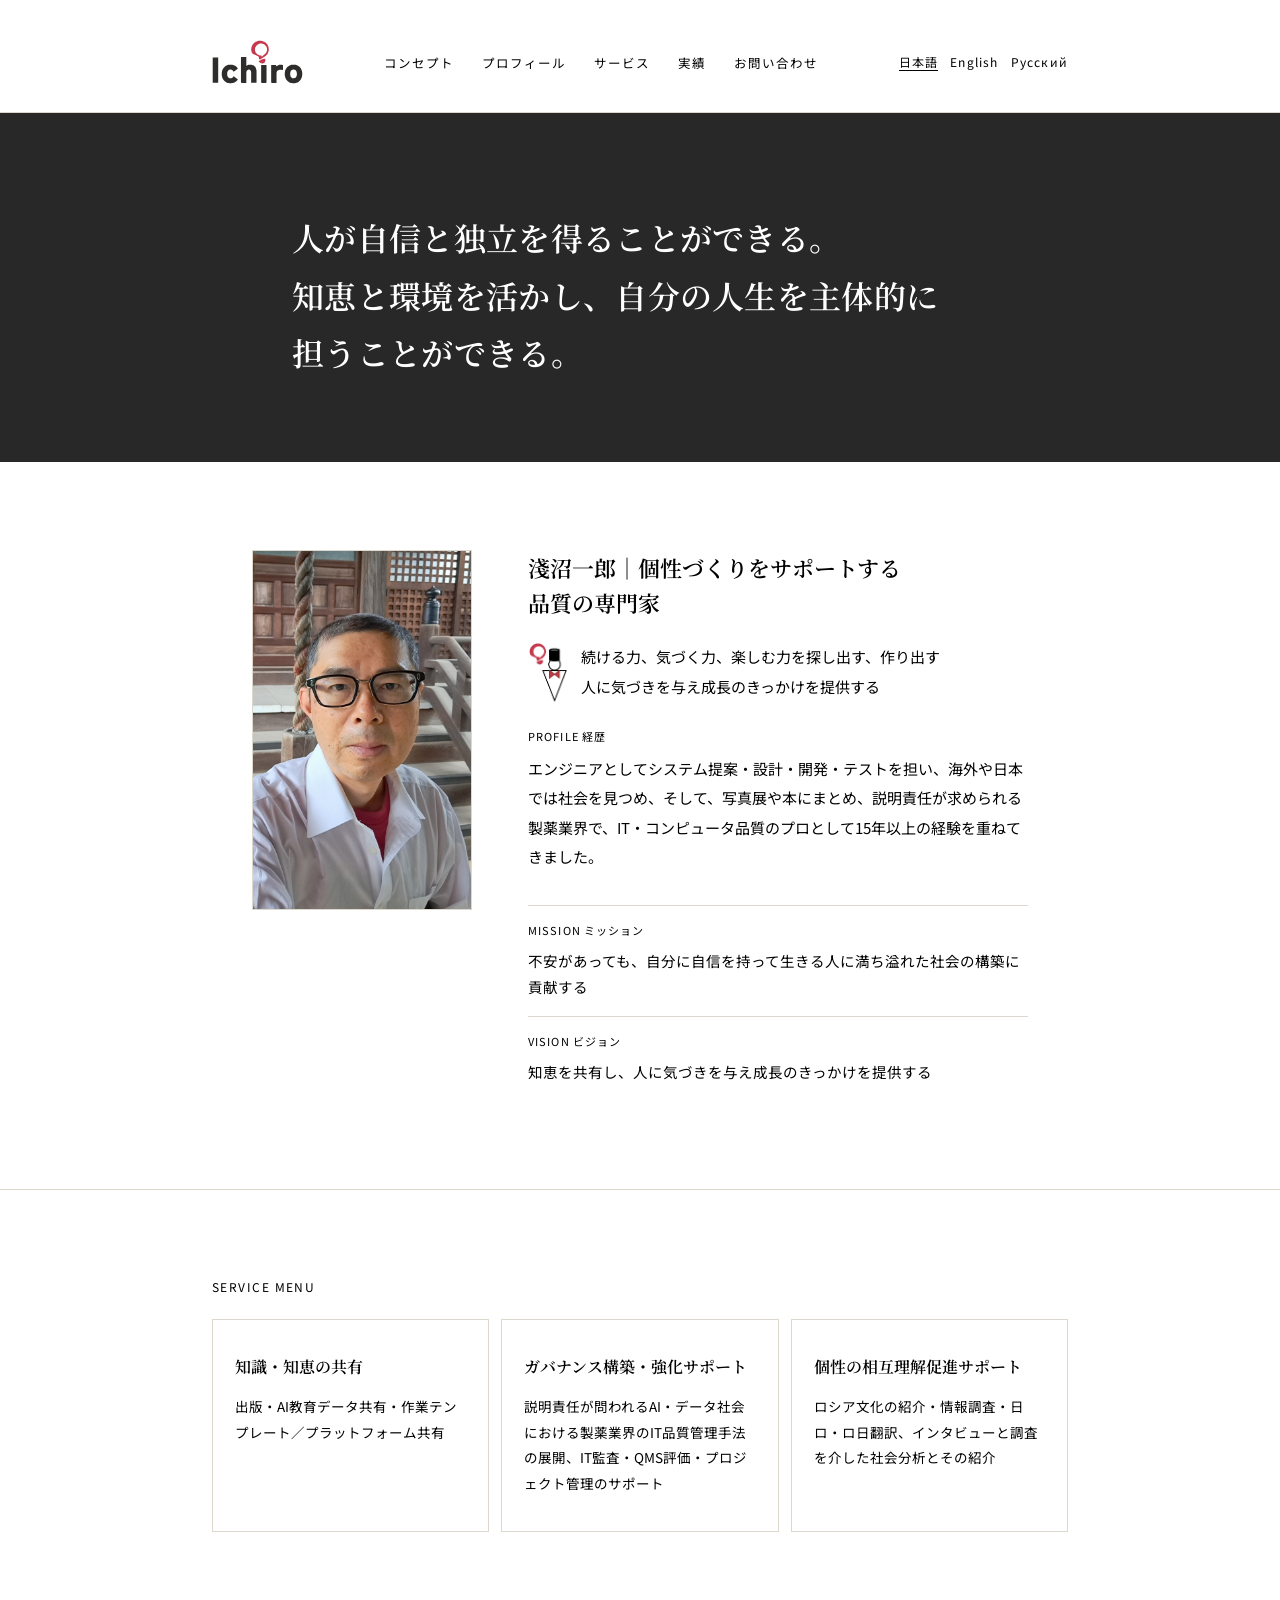
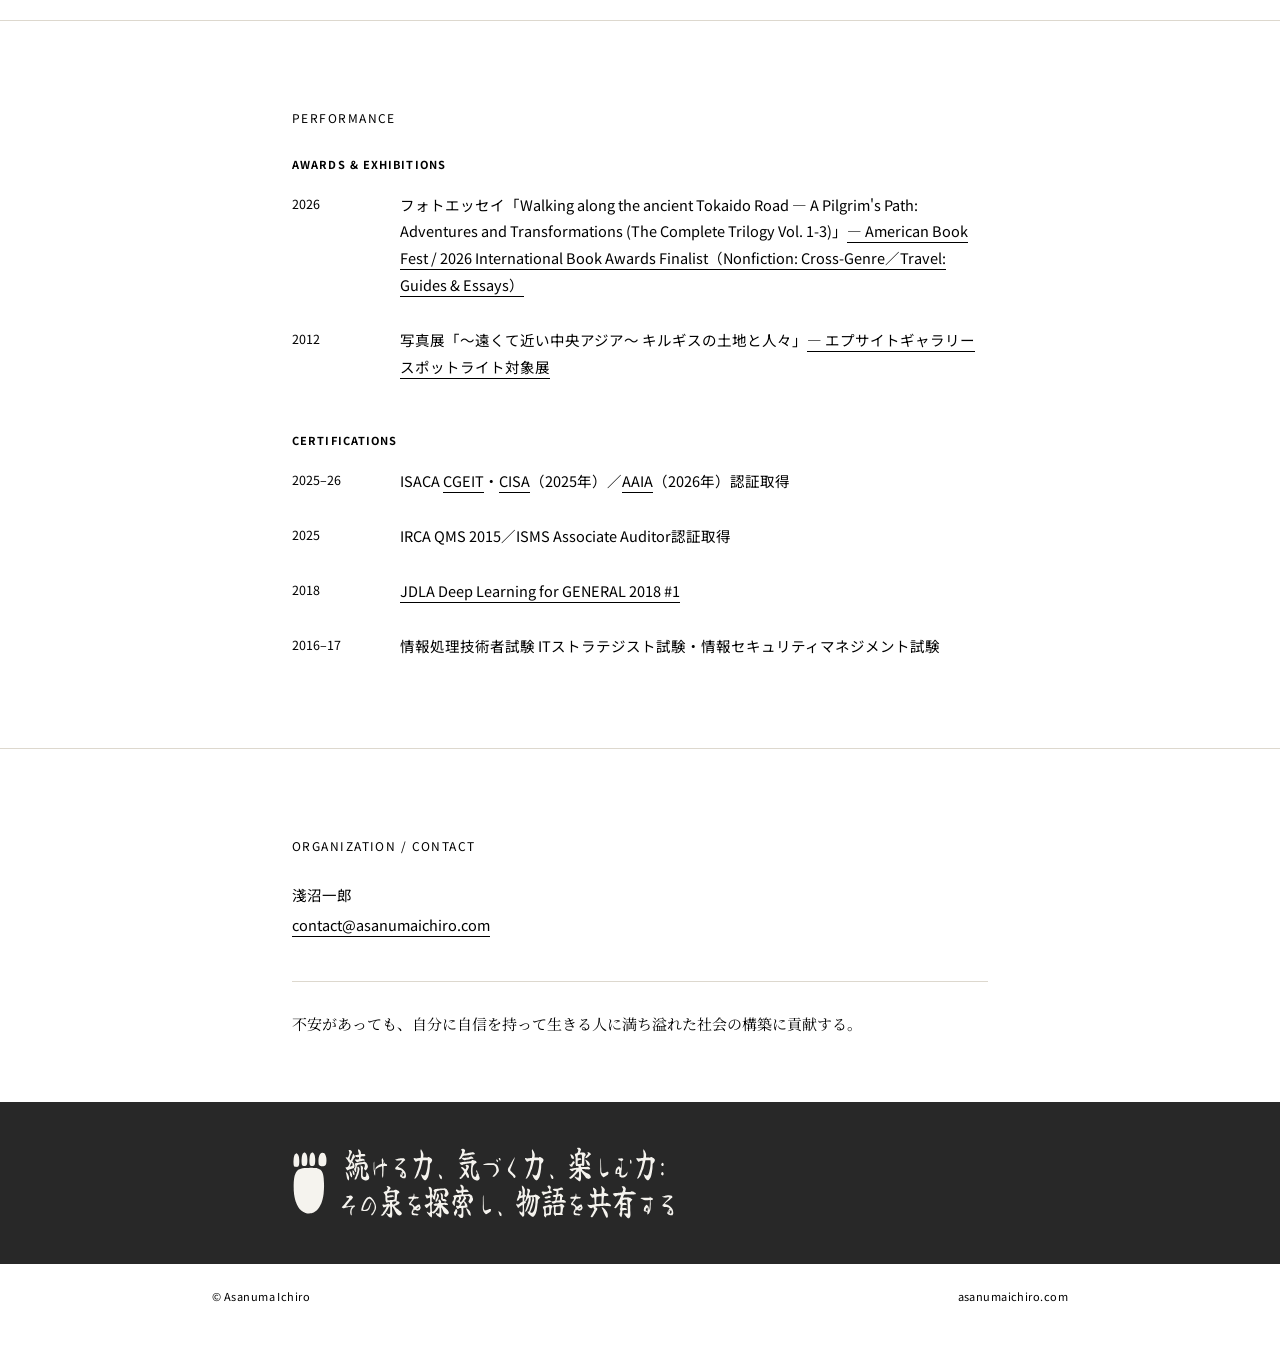
==== ja/index.html @ 3136d8bb "Baseline: live state of the site on 2026-09-26 (exported from the server)" ====
<!doctype html>

<html lang="ja">
<head>
<meta charset="utf-8"/>
<meta content="width=device-width, initial-scale=1" name="viewport"/>
<title>淺沼一郎｜個性づくりをサポートする品質の専門家</title>
<meta content="IT・コンピュータ品質のプロとして15年以上。知識・知恵の共有、ガバナンス構築・強化サポート、個性の相互理解促進サポートを提供します。" name="description"/>
<link href="https://asanumaichiro.com/ja/" rel="canonical"/><link href="https://asanumaichiro.com/" hreflang="en" rel="alternate"/><link href="https://asanumaichiro.com/ja/" hreflang="ja" rel="alternate"/><link href="https://asanumaichiro.com/ru/" hreflang="ru" rel="alternate"/><link href="https://asanumaichiro.com/" hreflang="x-default" rel="alternate"/>
<meta content="website" property="og:type"/>
<meta content="ja_JP" property="og:locale"/><meta content="en_US" property="og:locale:alternate"/><meta content="ru_RU" property="og:locale:alternate"/>
<meta content="https://asanumaichiro.com/ja/" property="og:url"/>
<meta content="淺沼一郎｜個性づくりをサポートする品質の専門家" property="og:title"/>
<meta content="IT・コンピュータ品質のプロとして15年以上。知識・知恵の共有、ガバナンス構築・強化サポート、個性の相互理解促進サポートを提供します。" property="og:description"/>
<meta content="https://asanumaichiro.com/assets/og-image-ja.png?v=2" property="og:image"/>
<meta content="1200" property="og:image:width"/>
<meta content="630" property="og:image:height"/>
<meta content="summary_large_image" name="twitter:card"/>
<link href="../favicon.ico?v=2" rel="icon" sizes="16x16 32x32 48x48"/>
<link href="../icon-192.png?v=2" rel="icon" sizes="192x192" type="image/png"/>
<link href="../apple-touch-icon.png?v=2" rel="apple-touch-icon"/>
<link href="https://fonts.googleapis.com" rel="preconnect"/>
<link crossorigin="" href="https://fonts.gstatic.com" rel="preconnect"/>
<link href="https://fonts.googleapis.com/css2?family=Noto+Serif+JP:wght@500;600;700&amp;family=Noto+Sans+JP:wght@400;500;600&amp;display=swap" rel="stylesheet"/>
<link href="../style.css" rel="stylesheet"/>
</head>
<body class="lang-ja">
<header class="site-header">
<div class="inner w-920">
<a aria-label="Ichiro" class="wordmark" href="#top">
<img alt="Ichiro" height="44" src="../assets/wordmark-ichiro.svg" width="91"/>
</a>
<nav aria-label="メニュー" class="site-nav">
<a href="#concept">コンセプト</a>
<a href="#profile">プロフィール</a>
<a href="#service">サービス</a>
<a href="#performance">実績</a>
<a href="#contact">お問い合わせ</a>
</nav><div aria-label="言語" class="lang"><a aria-current="true" href="../ja/" hreflang="ja" lang="ja">日本語</a><a href="../" hreflang="en" lang="en">English</a><a href="../ru/" hreflang="ru" lang="ru">Русский</a></div>
</div>
</header>
<main id="top">
<section class="section concept" id="concept">
<div class="inner w-760">
<h1>
<span class="ib">人が自信と独立を</span><span class="ib">得ることができる。</span><br/>
<span class="ib">知恵と環境を活かし、</span><span class="ib">自分の人生を主体的に</span><span class="ib">担うことができる。</span>
</h1>
</div>
</section>
<section class="section profile" id="profile">
<div class="inner w-840">
<div class="portrait">
<img alt="淺沼一郎" height="1080" src="../assets/portrait.jpg" width="660"/>
</div>
<div class="profile-body">
<h2><span class="ib">淺沼一郎｜</span><span class="ib">個性づくりを</span><span class="ib">サポートする</span><span class="ib">品質の専門家</span></h2>
<div class="values">
<img alt="" height="124" src="../assets/title-icon.png" width="81"/>
<ul>
<li>続ける力、気づく力、楽しむ力を探し出す、作り出す</li>
<li>人に気づきを与え成長のきっかけを提供する</li>
</ul>
</div>
<div class="eyebrow">PROFILE 経歴</div>
<p class="bio">エンジニアとしてシステム提案・設計・開発・テストを担い、海外や日本では社会を見つめ、そして、写真展や本にまとめ、説明責任が求められる製薬業界で、IT・コンピュータ品質のプロとして15年以上の経験を重ねてきました。</p>
<dl class="statements">
<div>
<dt class="eyebrow">MISSION ミッション</dt>
<dd>不安があっても、自分に自信を持って生きる人に満ち溢れた社会の構築に貢献する</dd>
</div>
<div>
<dt class="eyebrow">VISION ビジョン</dt>
<dd>知恵を共有し、人に気づきを与え成長のきっかけを提供する</dd>
</div>
</dl>
</div>
</div>
</section>
<section class="section service" id="service">
<div class="inner w-920">
<h2 class="eyebrow eyebrow--section">SERVICE MENU</h2>
<div class="service-grid">
<a class="service-card" href="https://chiespring.com/" rel="noopener" target="_blank">
<h3>知識・知恵の共有</h3>
<p>出版・AI教育データ共有・作業テンプレート／プラットフォーム共有</p>
</a>
<a class="service-card" href="https://system-individualstyle.com/service.html" rel="noopener" target="_blank">
<h3>ガバナンス構築・強化サポート</h3>
<p>説明責任が問われるAI・データ社会における製薬業界のIT品質管理手法の展開、IT監査・QMS評価・プロジェクト管理のサポート</p>
</a>
<a class="service-card" href="#contact">
<h3>個性の相互理解促進サポート</h3>
<p>ロシア文化の紹介・情報調査・日ロ・ロ日翻訳、インタビューと調査を介した社会分析とその紹介</p>
</a>
</div>
</div>
</section>
<section class="section performance" id="performance">
<div class="inner w-760">
<h2 class="eyebrow eyebrow--section">PERFORMANCE</h2>
<h3 class="records-label">AWARDS &amp; EXHIBITIONS</h3>
<ul class="records">
<li>
<span class="year">2026</span>
<span class="text">フォトエッセイ「Walking along the ancient Tokaido Road — A Pilgrim's Path: Adventures and Transformations (The Complete Trilogy Vol. 1-3)」<a class="link-u muted" href="https://www.internationalbookawards.com/2026awardannouncement.html" rel="noopener noreferrer" target="_blank">— American Book Fest / 2026 International Book Awards Finalist（Nonfiction: Cross-Genre／Travel: Guides &amp; Essays）</a></span>
</li>
<li>
<span class="year">2012</span>
<span class="text">写真展「〜遠くて近い中央アジア〜 キルギスの土地と人々」<a class="link-u muted" href="https://www.epson.jp/katsuyou/photo/exhibitions/epsite-archive/2012/" rel="noopener noreferrer" target="_blank">— エプサイトギャラリー スポットライト対象展</a></span>
</li>
</ul>
<h3 class="records-label">CERTIFICATIONS</h3>
<ul class="records">
<li>
<span class="year">2025–26</span>
<span class="text">ISACA <a class="link-u" href="https://www.credly.com/badges/9d24c6bb-d3b9-47e6-b296-12cf01245f75/public_url" rel="noopener noreferrer" target="_blank">CGEIT</a>・<a class="link-u" href="https://www.credly.com/badges/7f80bd45-3de4-459d-bcc3-54f25b523028/public_url" rel="noopener noreferrer" target="_blank">CISA</a>（2025年）／<a class="link-u" href="https://www.credly.com/badges/a94324ef-006c-402f-a08a-2b63fc0e9460/public_url" rel="noopener noreferrer" target="_blank">AAIA</a>（2026年）<span class="muted">認証取得</span></span>
</li>
<li>
<span class="year">2025</span>
<span class="text">IRCA QMS 2015／ISMS Associate Auditor<span class="muted">認証取得</span></span>
</li>
<li>
<span class="year">2018</span>
<span class="text"><a class="link-u" href="https://www.openbadge-global.com/api/v1.0/openBadge/v2/Wallet/Public/GetAssertionShare/TG9EMWFHRTNlZkxVT09sYVlLYnZiZz09" rel="noopener noreferrer" target="_blank">JDLA Deep Learning for GENERAL 2018 #1</a></span>
</li>
<li>
<span class="year">2016–17</span>
<span class="text">情報処理技術者試験 ITストラテジスト試験・情報セキュリティマネジメント試験</span>
</li>
</ul>
</div>
</section>
<section class="section contact" id="contact">
<div class="inner w-760">
<h2 class="eyebrow eyebrow--section">ORGANIZATION / CONTACT</h2>
<address>
        淺沼一郎<br/>
<a class="link-u" href="mailto:contact@asanumaichiro.com">contact@asanumaichiro.com</a>
</address>
<p class="mission-echo">不安があっても、自分に自信を持って生きる人に満ち溢れた社会の構築に貢献する。</p>
</div>
</section>
</main>
<footer>
<div class="footer-brand">
<div class="inner w-760">
<img alt="" class="footprint" height="64" src="../assets/footprint-light.svg" width="35"/>
<img alt="続ける力、気づく力、楽しむ力：その泉を探索し、物語を共有する。" class="tagline" height="74" src="../assets/tagline-ja-light.svg" width="333"/>
</div>
</div>
<div class="footer-bar">
<div class="inner w-920">
<span>© Asanuma Ichiro</span>
<span>asanumaichiro.com</span>
</div>
</div>
</footer>
</body>
</html>
---- style.css ----
:root {
  --bg: #FFFFFF;
  --ink: #000000;
  --ink-body: #000000;
  --ink-soft: #000000;
  --rule: #DDD8CE;
  --band: #282828;
  --blue: #282828;
  --orange: #FFFFFF;
  --white: #FFFFFF;
  --accent: #000000;
  --serif: 'Noto Serif JP', serif;
  --sans: 'Noto Sans JP', sans-serif;
}

*, *::before, *::after { box-sizing: border-box; }

body {
  margin: 0;
  background: var(--bg);
  color: var(--ink);
  font-family: var(--sans);
  min-height: 100vh;
}

a { color: inherit; text-decoration: none; }
a.link-u { border-bottom: 1px solid currentColor; padding-bottom: 1px; }
img { display: block; }
h1, h2, h3, p, ul, dl, dd { margin: 0; padding: 0; }
ul { list-style: none; }

.inner { margin: 0 auto; padding: 0 32px; }
.w-760 { max-width: 760px; }
.w-840 { max-width: 840px; }
.w-920 { max-width: 920px; }

.eyebrow {
  font-family: var(--sans);
  font-weight: 400;
  font-size: 11px;
  letter-spacing: .1em;
  color: var(--accent);
}
.eyebrow--section { font-size: 12px; letter-spacing: .12em; }

/* header */
.site-header { border-bottom: 1px solid var(--rule); }
.site-header .inner {
  display: flex; align-items: center; justify-content: space-between;
  flex-wrap: wrap; gap: 16px;
  padding-top: 40px; padding-bottom: 28px;
}
.wordmark img { height: 44px; width: auto; display: block; }
.ib { display: inline-block; }
.site-nav { display: flex; gap: 28px; font-size: 12.5px; letter-spacing: .08em; color: var(--ink-soft); }

/* sections */
.section { border-bottom: 1px solid var(--rule); }

.concept { background: var(--band); border-bottom: 0; }
.concept h1 {
  font-family: var(--serif); font-weight: 600;
  font-size: clamp(22px, 2.6vw, 32px);
  line-height: 1.8; letter-spacing: .01em; color: var(--white);
}
.concept .inner { padding-top: 96px; padding-bottom: 80px; }

.profile .inner {
  padding-top: 88px; padding-bottom: 88px;
  display: flex; gap: 56px; align-items: flex-start; flex-wrap: wrap;
}
.portrait { flex: 0 0 220px; width: 220px; height: 360px; overflow: hidden; border: 1px solid var(--rule); }
.portrait img { width: 100%; height: 100%; object-fit: cover; object-position: center; }
.profile-body { flex: 1; min-width: 280px; }
.profile-body h2 {
  font-family: var(--serif); font-weight: 600; font-size: 22px;
  line-height: 1.6; margin-bottom: 22px;
}
.values { display: flex; align-items: center; gap: 14px; margin-bottom: 26px; }
.values img { height: 60px; width: auto; flex-shrink: 0; }
.values ul { font-size: 15px; line-height: 2; color: var(--ink-body); }
.profile-body .eyebrow { margin-bottom: 10px; }
.bio { font-size: 15px; line-height: 1.95; color: var(--ink-body); margin-bottom: 34px; }
.statements { border-top: 1px solid var(--rule); }
.statements div { padding: 16px 0; }
.statements div + div { border-top: 1px solid var(--rule); }
.statements dt { margin-bottom: 6px; }
.statements dd { font-size: 14.5px; line-height: 1.8; color: var(--ink-body); }

.service .inner { padding-top: 88px; padding-bottom: 88px; }
.service .eyebrow { margin-bottom: 24px; }
.service-grid { display: grid; grid-template-columns: repeat(3, minmax(0, 1fr)); gap: 12px; }
.service-card { padding: 34px 22px; background: var(--white); border: 1px solid var(--rule); }
a.service-card { display: block; color: inherit; }
a.service-card:hover { border-color: #000; }
.service-card h3 {
  font-family: var(--serif); font-weight: 600; font-size: 16px;
  line-height: 1.6; margin-bottom: 14px;
}
.service-card p { font-size: 13.5px; line-height: 1.9; color: var(--ink-soft); }

.performance .inner { padding-top: 88px; padding-bottom: 88px; }
.performance .eyebrow--section { margin-bottom: 30px; }
.records-label { font-size: 11px; letter-spacing: .1em; color: var(--ink-soft); margin-bottom: 20px; }
.records { display: flex; flex-direction: column; gap: 28px; }
.records + .records-label { margin-top: 52px; }
.records li { display: flex; gap: 24px; }
.records .year { flex: 0 0 84px; font-size: 12.5px; color: var(--ink-soft); padding-top: 2px; }
.records .text { font-size: 14.5px; line-height: 1.85; color: var(--ink); }
.records .muted, .records a.muted { color: var(--ink-soft); }

.contact .inner { padding-top: 88px; padding-bottom: 64px; }
.contact .eyebrow { margin-bottom: 26px; }
.contact address { font-style: normal; font-size: 14.5px; line-height: 2.1; color: var(--ink-body); margin-bottom: 40px; }
.mission-echo {
  border-top: 1px solid var(--rule); padding-top: 28px;
  font-family: var(--serif); font-size: 15px; line-height: 1.9; color: var(--ink-soft);
}
.contact { border-bottom: 0; }

/* footer */
.footer-brand { background: var(--blue); }
/* footer band: footprint + tagline */
.footer-brand .inner { padding-top: 44px; padding-bottom: 44px; display: flex; align-items: center; gap: 12px; }
.footer-brand .footprint { height: 64px; width: auto; flex-shrink: 0; }
.footer-brand .tagline { height: 74px; width: auto; max-width: calc(100% - 60px); }
.footer-bar { background: var(--orange); }
.footer-bar .inner {
  padding-top: 24px; padding-bottom: 56px;
  display: flex; justify-content: space-between; align-items: center;
  font-size: 11px; letter-spacing: .04em; color: var(--ink-body);
}

@media (max-width: 640px) {
  .concept .inner { padding-top: 56px; padding-bottom: 48px; }
  .footer-brand .footprint { height: 52px; }
  .footer-brand .tagline { height: 60px; }
  .wordmark img { height: 30px; }
}
@media (max-width: 720px) {
  .inner { padding-left: 20px; padding-right: 20px; }
  .site-header .inner { padding-top: 28px; padding-bottom: 20px; }
  .site-nav { flex-wrap: wrap; gap: 8px 18px; }
  .profile .inner, .service .inner, .performance .inner { padding-top: 56px; padding-bottom: 56px; }
  .contact .inner { padding-top: 56px; padding-bottom: 44px; }
  .profile .inner { gap: 32px; }
  .service-grid { grid-template-columns: 1fr; }
  .service-card { padding: 26px 20px; }
  .records li { flex-direction: column; gap: 4px; }
  .records .year { flex-basis: auto; }
  .footer-bar .inner { padding-bottom: 40px; flex-wrap: wrap; gap: 8px; }
}

/* language switch (header) */
.lang { display: flex; gap: 12px; font-size: 12px; letter-spacing: .1em; color: var(--ink-soft); }
.lang a[aria-current] { border-bottom: 1px solid currentColor; }
.site-header .inner { gap: 16px 28px; }
/* EN / RU: longer text */
.lang-en .concept h1, .lang-ru .concept h1 { font-size: clamp(19px, 2.1vw, 27px); line-height: 1.75; letter-spacing: 0; }
.lang-en .concept h1 br, .lang-ru .concept h1 br { display: block; content: ""; margin-top: .6em; }
.lang-en .values li, .lang-ru .values li { line-height: 1.75; }
.lang-ru .service-card h3 { hyphens: auto; }
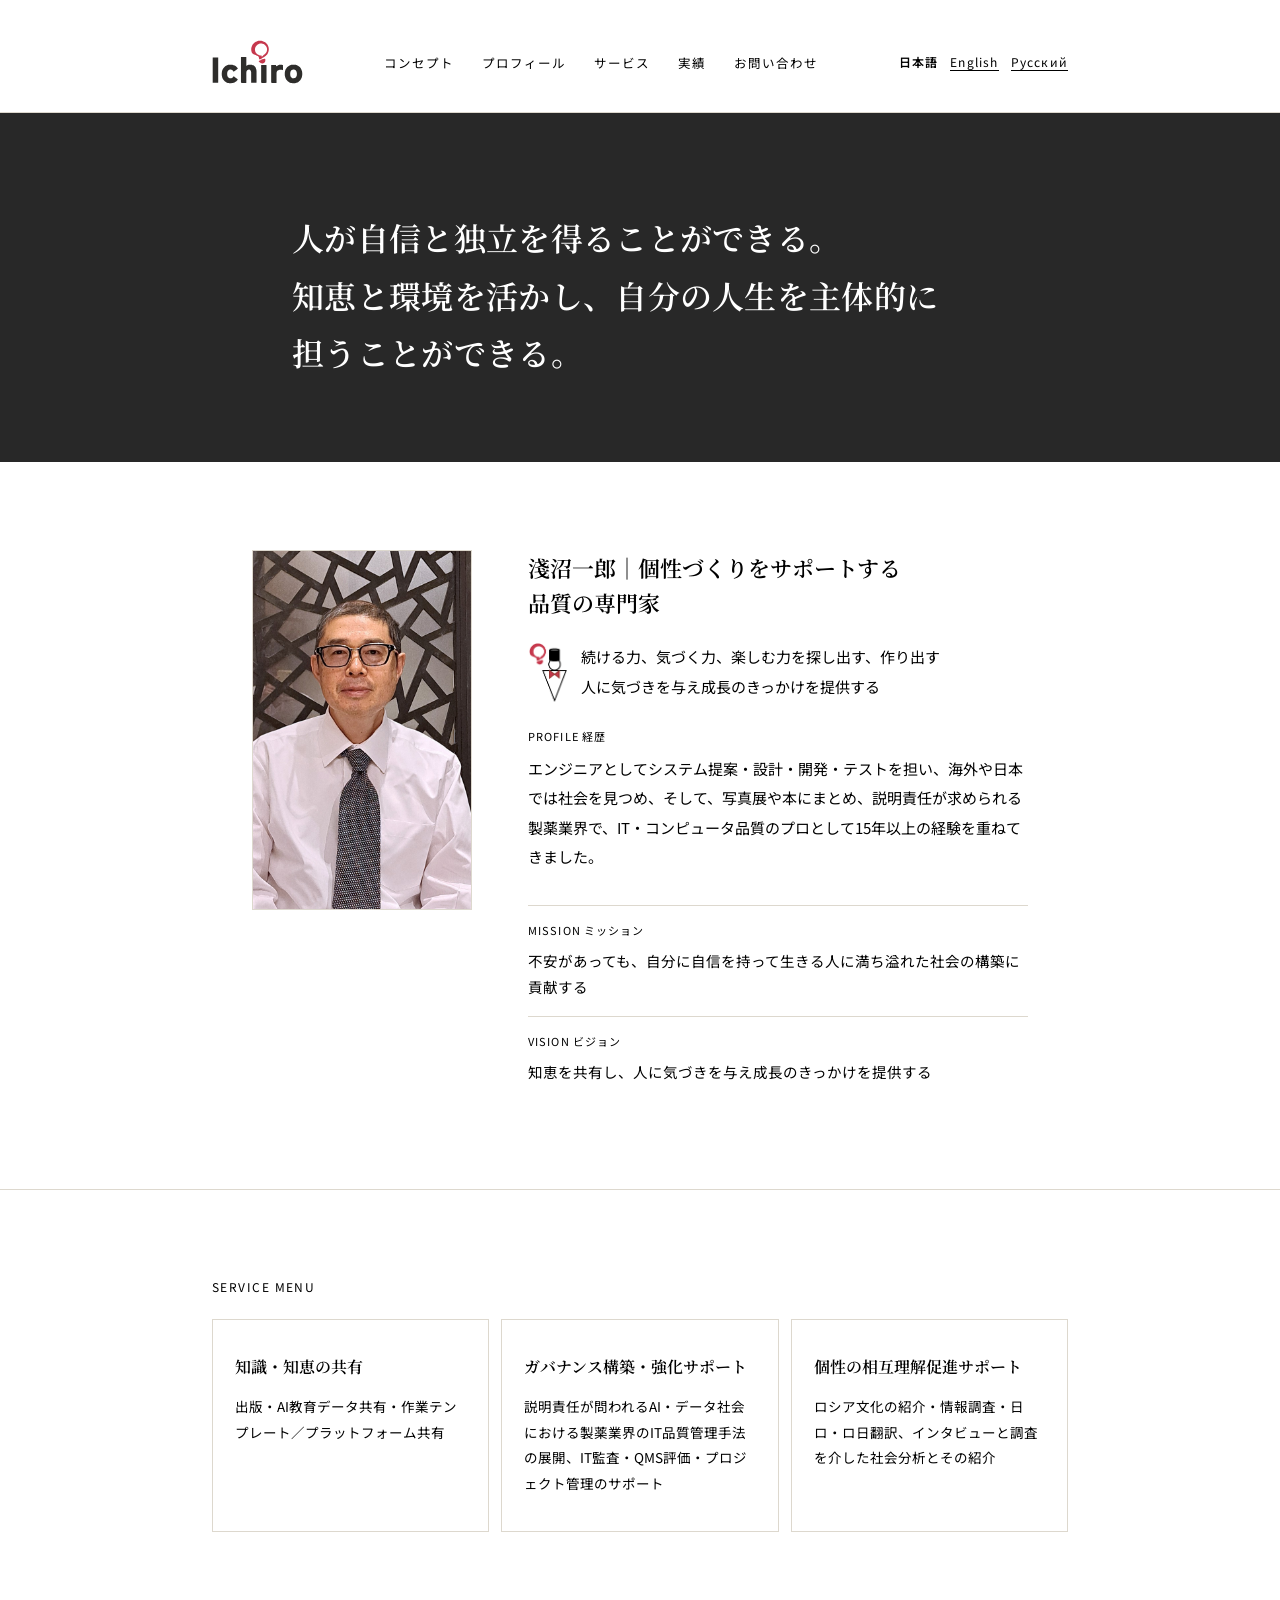
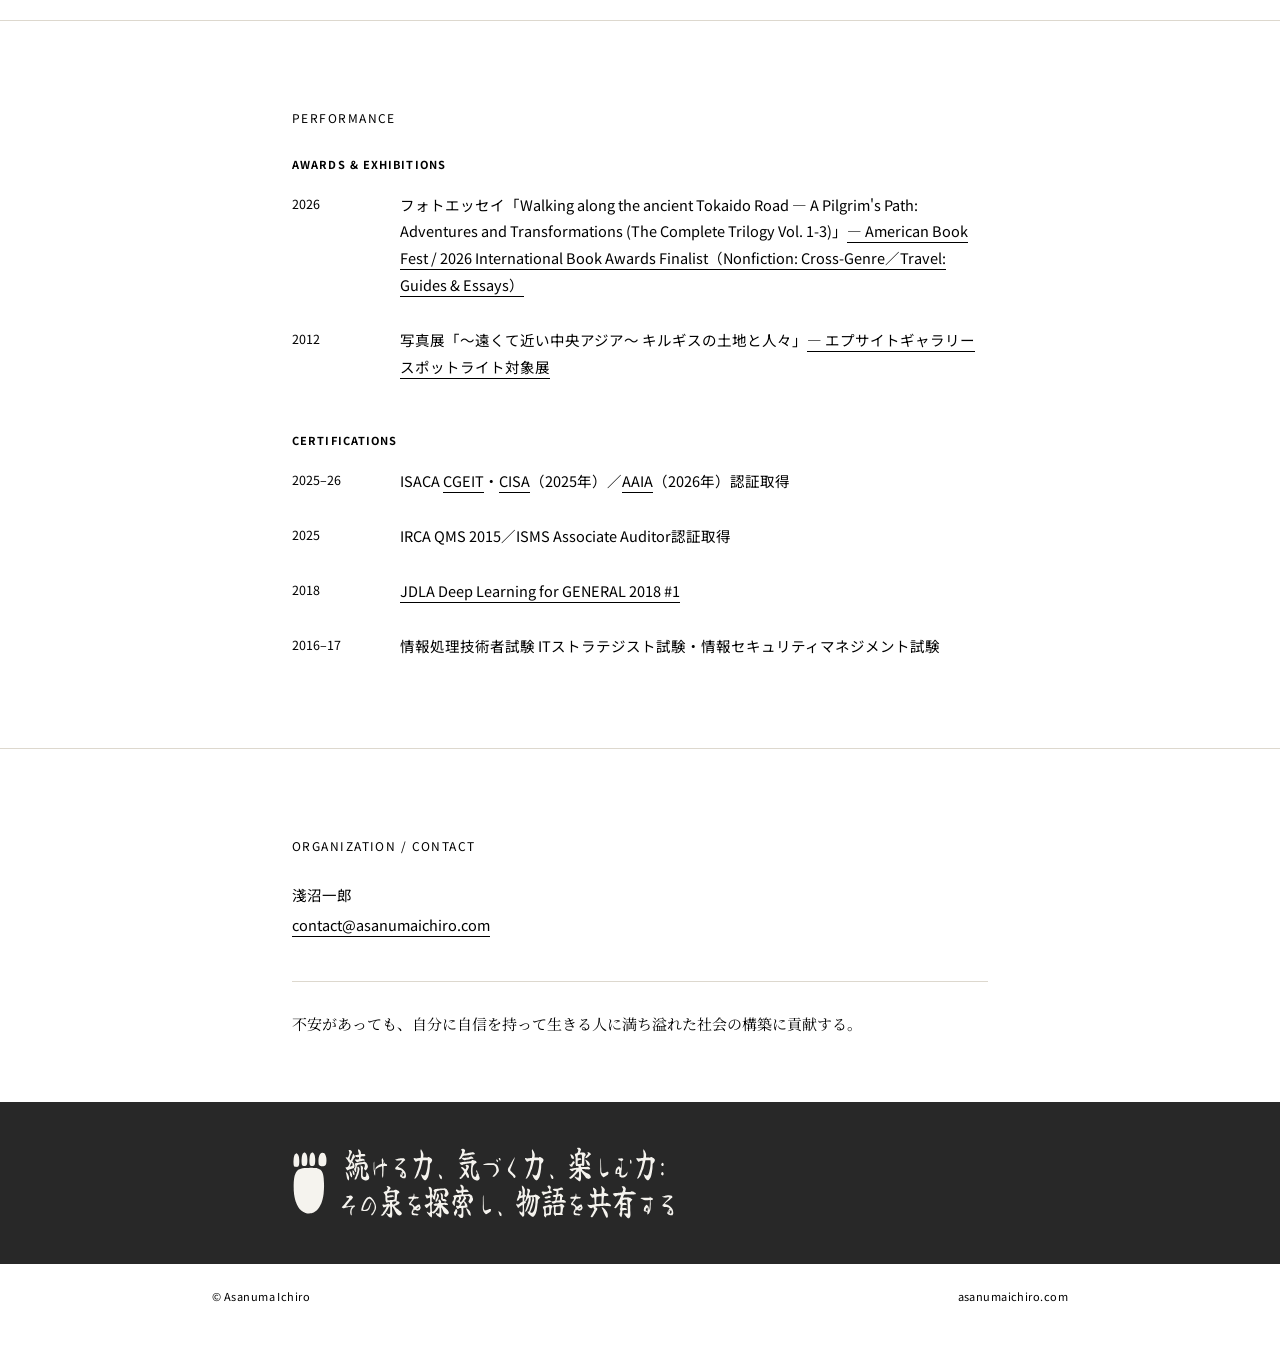
==== commit e68eed47: "Fix JA/RU service-card links to point to matching-language pages The JA and RU portal pages linked t" ====
--- a/ja/index.html
+++ b/ja/index.html
@@ -81,11 +81,11 @@
 <div class="inner w-920">
 <h2 class="eyebrow eyebrow--section">SERVICE MENU</h2>
 <div class="service-grid">
-<a class="service-card" href="https://chiespring.com/" rel="noopener" target="_blank">
+<a class="service-card" href="https://chiespring.com/ja/" rel="noopener" target="_blank">
 <h3>知識・知恵の共有</h3>
 <p>出版・AI教育データ共有・作業テンプレート／プラットフォーム共有</p>
 </a>
-<a class="service-card" href="https://system-individualstyle.com/service.html" rel="noopener" target="_blank">
+<a class="service-card" href="https://system-individualstyle.com/ja/service.html" rel="noopener" target="_blank">
 <h3>ガバナンス構築・強化サポート</h3>
 <p>説明責任が問われるAI・データ社会における製薬業界のIT品質管理手法の展開、IT監査・QMS評価・プロジェクト管理のサポート</p>
 </a>
--- a/style.css
+++ b/style.css
@@ -153,7 +153,8 @@
 
 /* language switch (header) */
 .lang { display: flex; gap: 12px; font-size: 12px; letter-spacing: .1em; color: var(--ink-soft); }
-.lang a[aria-current] { border-bottom: 1px solid currentColor; }
+.lang a[aria-current] { border-bottom: none; font-weight: 600; }
+.lang a:not([aria-current]) { border-bottom: 1px solid currentColor; }
 .site-header .inner { gap: 16px 28px; }
 /* EN / RU: longer text */
 .lang-en .concept h1, .lang-ru .concept h1 { font-size: clamp(19px, 2.1vw, 27px); line-height: 1.75; letter-spacing: 0; }
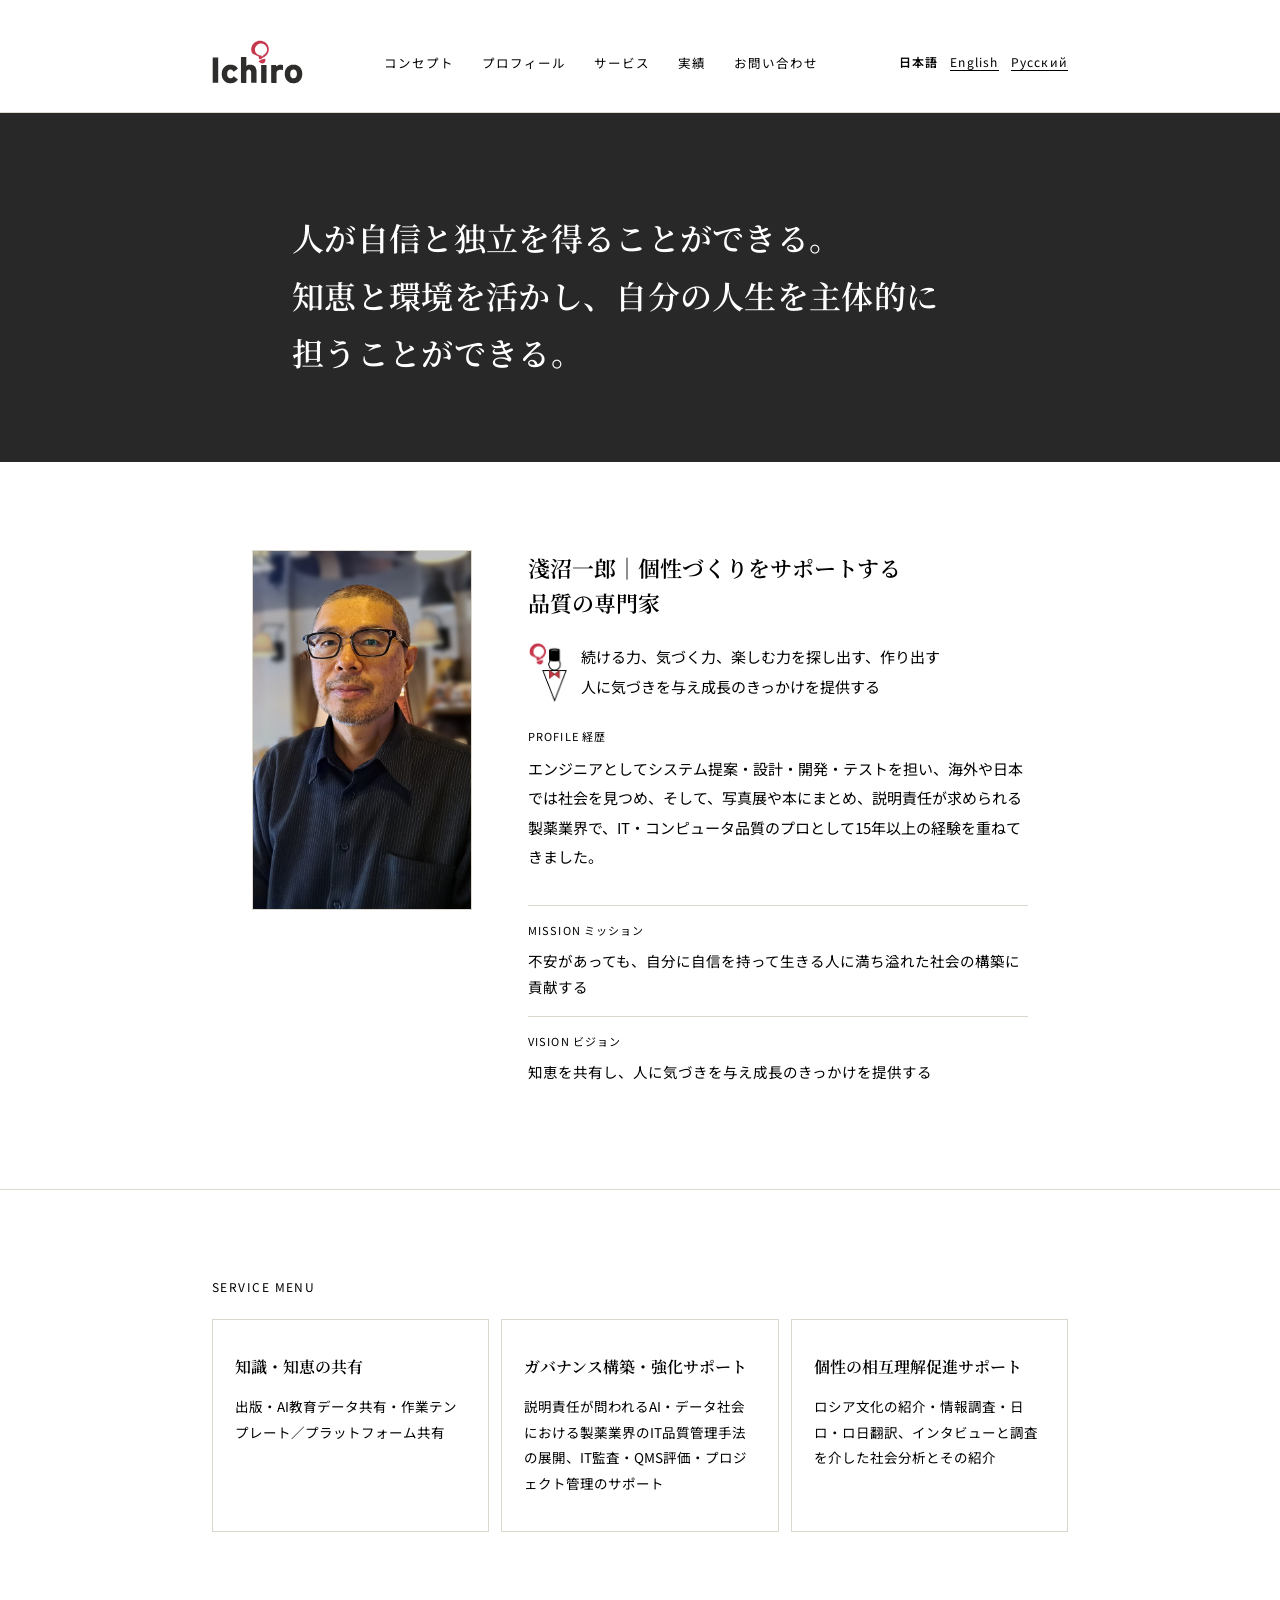
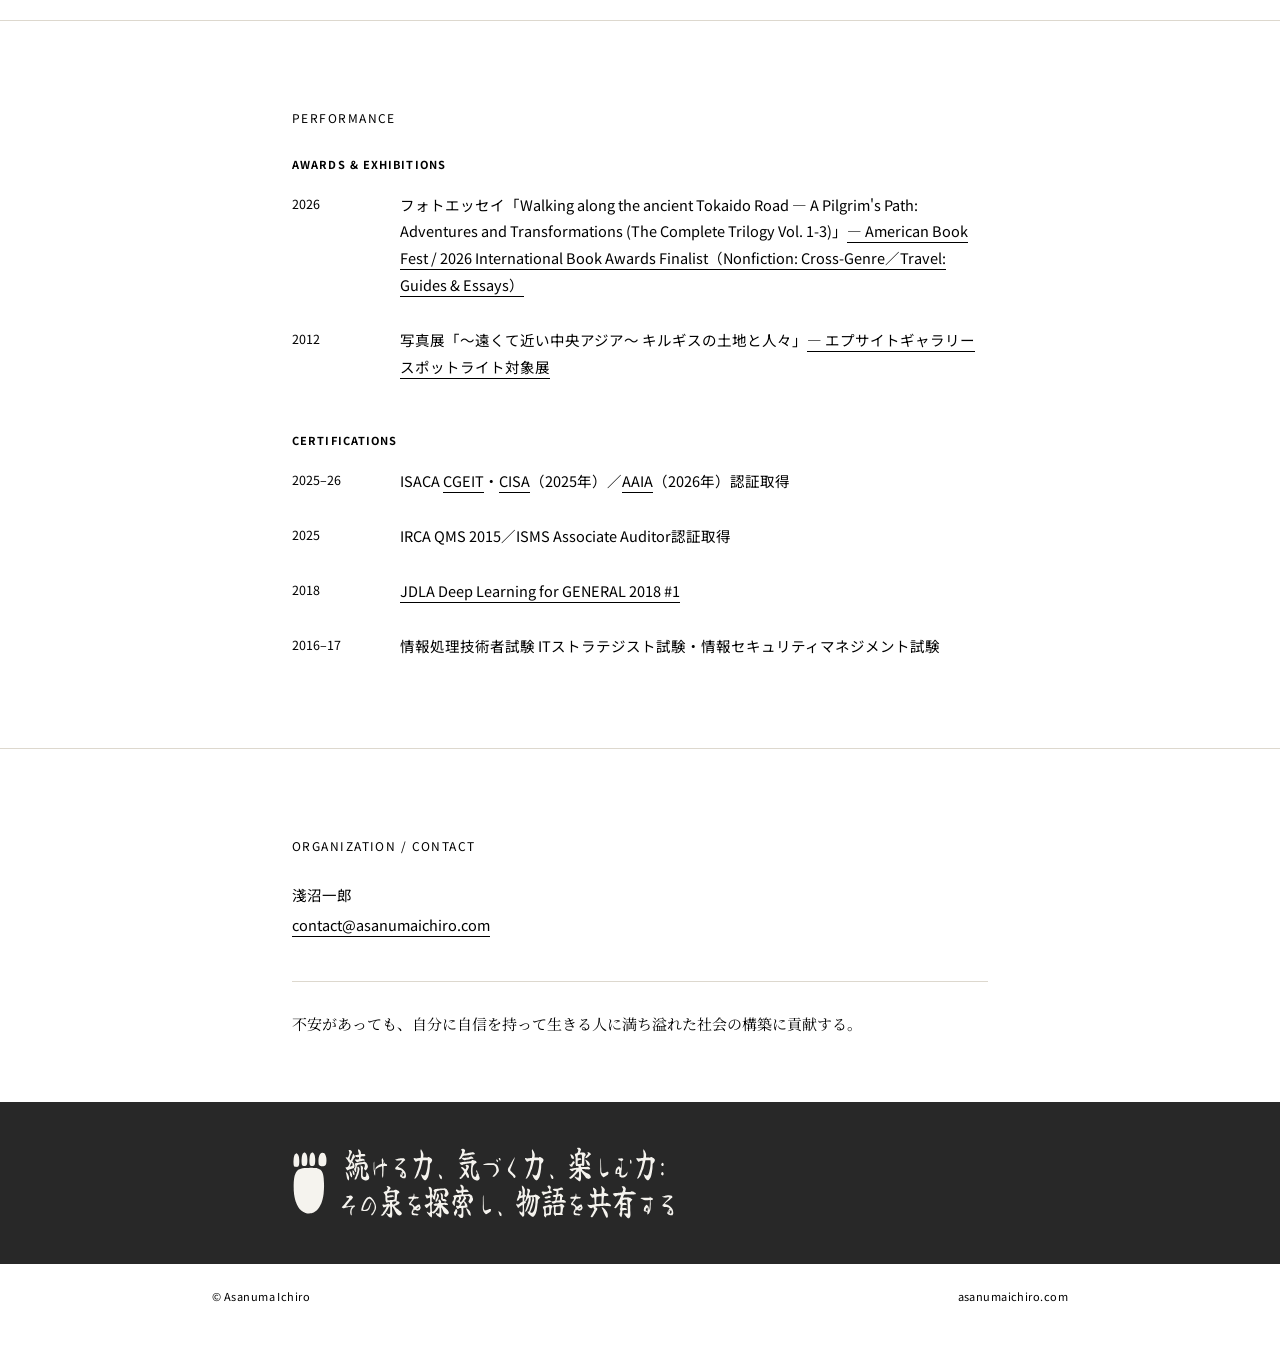
==== commit c2145858: "Add December 2026 Kindle free-days notice (EN/JA/RU) Co-Authored-By: Claude Sonnet 5.5 <noreply@anth" ====
--- a/ja/index.html
+++ b/ja/index.html
@@ -48,6 +48,23 @@
 </h1>
 </div>
 </section>
+<section id="kindle-free-2026-12" lang="ja" style="background: #F5F3EE; border-bottom: 1px solid #DDD8CE; color: #000000; font-family: 'Noto Sans JP', sans-serif;">
+<div style="max-width: 1040px; margin: 0 auto; padding: 26px 20px 28px; display: flex; gap: 14px 48px; flex-wrap: wrap; align-items: flex-start;">
+<div style="flex: 1 1 340px; min-width: 0;">
+<h2 style="font-family: 'Noto Serif JP', serif; font-weight: 600; font-size: 16px; line-height: 1.6; margin: 0 0 8px;">Kindle無料キャンペーン：AIガバナンス（日本時間 2026年11月30日〜12月5日）</h2>
+<p style="font-size: 13px; line-height: 1.85; margin: 0;">AIガバナンスに関する書籍2冊（英語版のみ・日本語版はありません）は、Amazon Kindleストアで下記の期間、無料でお読みいただけます。価格はAmazonの商品ページでご確認ください。</p>
+</div>
+<div style="flex: 1 1 400px; min-width: 0; display: flex; flex-direction: column; gap: 10px;">
+<div style="font-size: 13.5px; line-height: 1.75;">『<a href="https://www.amazon.co.jp/dp/B0GCKHJDC8" target="_blank" rel="noopener" style="border-bottom: 1px solid currentColor; padding-bottom: 1px; font-weight: 500;">Strategic Insights for AI Governance and Leadership 2026</a>』（経営層向け戦略）<div style="font-size: 12.5px; line-height: 1.75; color: #3A3733; margin-top: 2px;">2026年11月30日（月）17:00〜12月3日（木）16:59（日本時間）</div></div><div style="font-size: 13.5px; line-height: 1.75;">『<a href="https://www.amazon.co.jp/dp/B0GCP41MKJ" target="_blank" rel="noopener" style="border-bottom: 1px solid currentColor; padding-bottom: 1px; font-weight: 500;">Navigating the AI Lifecycle: A Management Overview</a>』（マネジメント向け概観）<div style="font-size: 12.5px; line-height: 1.75; color: #3A3733; margin-top: 2px;">2026年12月2日（水）17:00〜12月5日（土）16:59（日本時間）</div></div>
+</div>
+<div style="flex: 1 1 100%; border-top: 1px solid #DDD8CE; padding-top: 12px; font-size: 12.5px; line-height: 1.8; color: #3A3733;">
+<span>12月2日17:00〜12月3日16:59（日本時間）は、2冊とも無料です。</span> <span>米国太平洋時間（UTC-8）では、1冊目が11月30日〜12月2日、2冊目が12月2日〜12月4日です。</span><br>
+<span>ペーパーバック（有料）：2冊の全内容を1冊にまとめた英語版もあります。　<a href="https://www.amazon.co.jp/dp/B0H9SYSLRL" target="_blank" rel="noopener" style="border-bottom: 1px solid currentColor; padding-bottom: 1px; color: #000000;">AI Governance for User Organizations: A Practical Handbook for Management, Quality Assurance, and Audit</a></span>
+</div>
+</div>
+</section>
+<style>[hidden]{display:none!important}</style>
+<script>(function(){var e=document.getElementById("kindle-free-2026-12");if(e&&Date.now()>=Date.parse("2026-12-05T08:00:00Z"))e.hidden=true;})();</script>
 <section class="section profile" id="profile">
 <div class="inner w-840">
 <div class="portrait">
